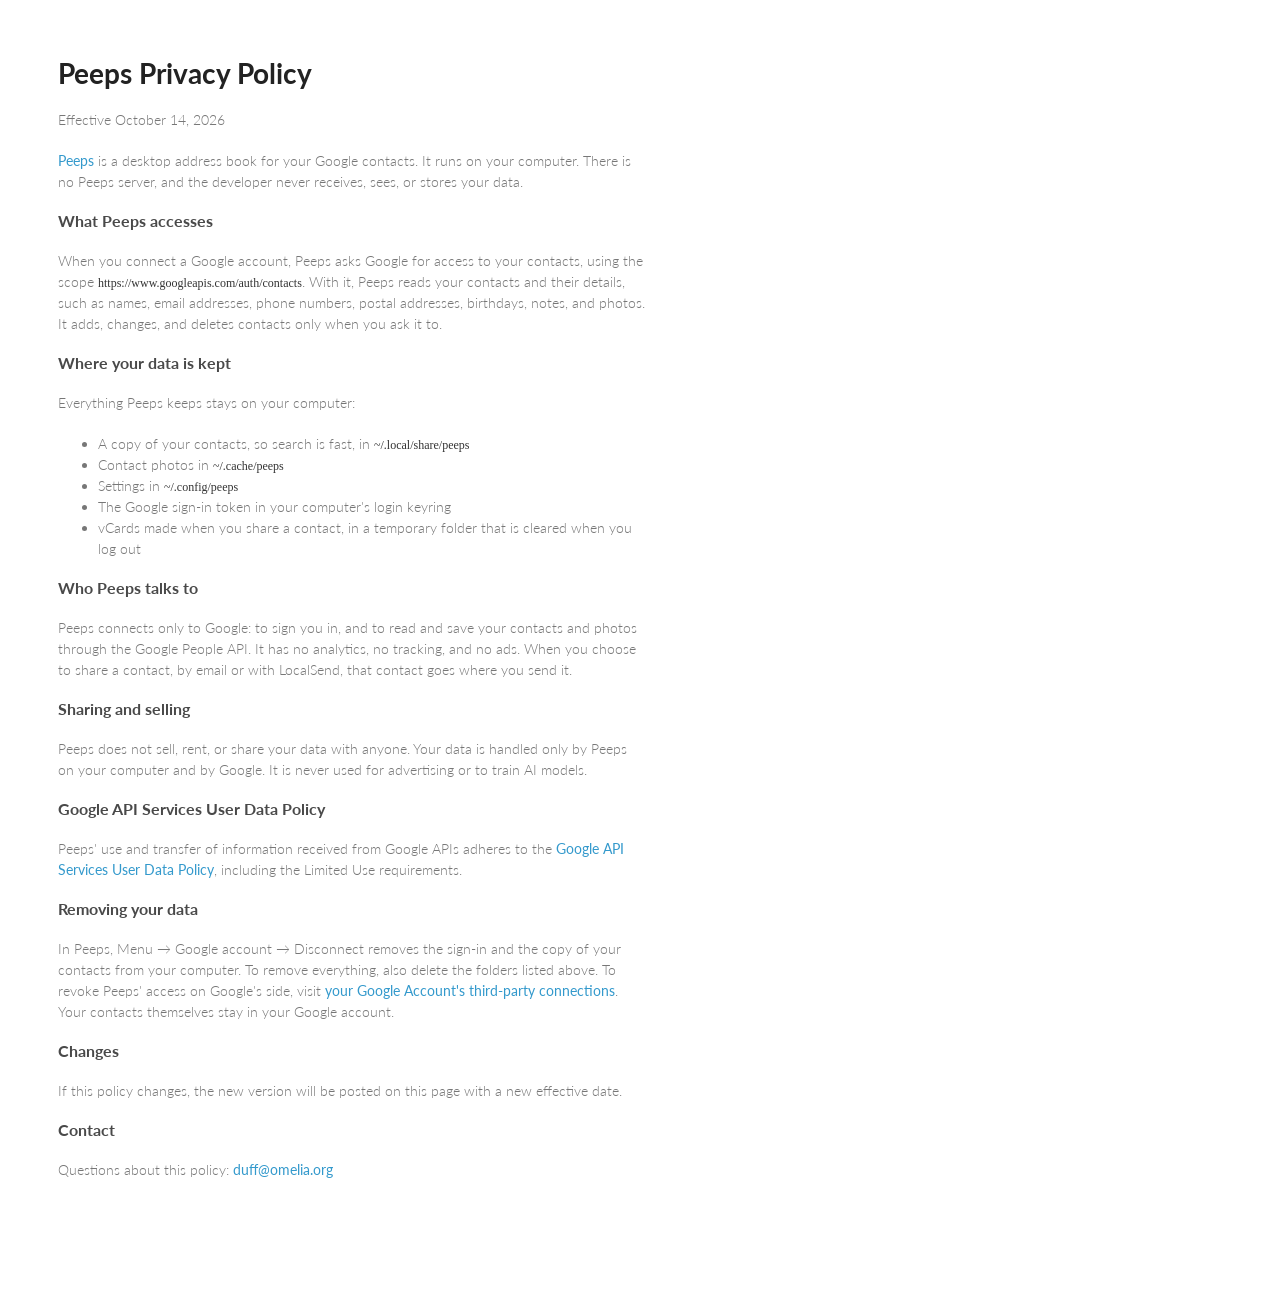
==== peeps/privacy.html @ 3242945d "Add the Peeps home page and privacy policy" ====
<!doctype html>
<html lang="en">
  <head>
    <meta charset="utf-8">
    <meta name="viewport" content="width=device-width, initial-scale=1">
    <title>Peeps Privacy Policy</title>
    <link rel="stylesheet" href="/stylesheets/styles.css">
  </head>
  <body>
    <section>
      <div style="max-width:42em">
        <h1>Peeps Privacy Policy</h1>
        <p>Effective October 14, 2026</p>

        <p>
          <a href="https://omelia.org/peeps">Peeps</a> is a desktop address book for your Google contacts.
          It runs on your computer. There is no Peeps server, and the developer never receives, sees, or
          stores your data.
        </p>

        <h3>What Peeps accesses</h3>
        <p>
          When you connect a Google account, Peeps asks Google for access to your contacts, using the scope
          <code>https://www.googleapis.com/auth/contacts</code>. With it, Peeps reads your contacts and their
          details, such as names, email addresses, phone numbers, postal addresses, birthdays, notes, and
          photos. It adds, changes, and deletes contacts only when you ask it to.
        </p>

        <h3>Where your data is kept</h3>
        <p>Everything Peeps keeps stays on your computer:</p>
        <ul>
          <li>A copy of your contacts, so search is fast, in <code>~/.local/share/peeps</code></li>
          <li>Contact photos in <code>~/.cache/peeps</code></li>
          <li>Settings in <code>~/.config/peeps</code></li>
          <li>The Google sign-in token in your computer's login keyring</li>
          <li>vCards made when you share a contact, in a temporary folder that is cleared when you log out</li>
        </ul>

        <h3>Who Peeps talks to</h3>
        <p>
          Peeps connects only to Google: to sign you in, and to read and save your contacts and photos
          through the Google People API. It has no analytics, no tracking, and no ads. When you choose to
          share a contact, by email or with LocalSend, that contact goes where you send it.
        </p>

        <h3>Sharing and selling</h3>
        <p>
          Peeps does not sell, rent, or share your data with anyone. Your data is handled only by Peeps on
          your computer and by Google. It is never used for advertising or to train AI models.
        </p>

        <h3>Google API Services User Data Policy</h3>
        <p>
          Peeps' use and transfer of information received from Google APIs adheres to the
          <a href="https://developers.google.com/terms/api-services-user-data-policy">Google API Services
          User Data Policy</a>, including the Limited Use requirements.
        </p>

        <h3>Removing your data</h3>
        <p>
          In Peeps, Menu &rarr; Google account &rarr; Disconnect removes the sign-in and the copy of your
          contacts from your computer. To remove everything, also delete the folders listed above. To revoke
          Peeps' access on Google's side, visit
          <a href="https://myaccount.google.com/permissions">your Google Account's third-party connections</a>.
          Your contacts themselves stay in your Google account.
        </p>

        <h3>Changes</h3>
        <p>If this policy changes, the new version will be posted on this page with a new effective date.</p>

        <h3>Contact</h3>
        <p>Questions about this policy: <a href="mailto:duff@omelia.org">duff@omelia.org</a></p>
      </div>
    </section>
  </body>
</html>
---- stylesheets/styles.css ----
@import url(https://fonts.googleapis.com/css?family=Lato:300italic,700italic,300,700);

body {
  padding:50px;
  font:14px/1.5 Lato, "Helvetica Neue", Helvetica, Arial, sans-serif;
  color:#777;
  font-weight:300;
}

h1, h2, h3, h4, h5, h6 {
  color:#222;
  margin:0 0 20px;
}

p, ul, ol, table, pre, dl {
  margin:0 0 20px;
}

h1, h2, h3 {
  line-height:1.1;
}

h1 {
  font-size:28px;
}

h2 {
  color:#393939;
}

h3, h4, h5, h6 {
  color:#494949;
}

a {
  color:#39c;
  font-weight:400;
  text-decoration:none;
}

a small {
  font-size:11px;
  color:#777;
  margin-top:-0.6em;
  display:block;
}

.wrapper {
  width:860px;
  margin:0 auto;
}

blockquote {
  border-left:1px solid #e5e5e5;
  margin:0;
  padding:0 0 0 20px;
  font-style:italic;
}

code, pre {
  font-family:Monaco, Bitstream Vera Sans Mono, Lucida Console, Terminal;
  color:#333;
  font-size:12px;
}

pre {
  padding:8px 15px;
  background: #f8f8f8;
  border-radius:5px;
  border:1px solid #e5e5e5;
  overflow-x: auto;
}

table {
  width:100%;
  border-collapse:collapse;
}

th, td {
  text-align:left;
  padding:5px 10px;
  border-bottom:1px solid #e5e5e5;
}

dt {
  color:#444;
  font-weight:700;
}

th {
  color:#444;
}

img {
  max-width:100%;
}

header {
  width:270px;
  float:left;
  position:fixed;
}

header ul {
  list-style:none;
  height:40px;

  padding:0;

  background: #eee;
  background: -moz-linear-gradient(top, #f8f8f8 0%, #dddddd 100%);
  background: -webkit-gradient(linear, left top, left bottom, color-stop(0%,#f8f8f8), color-stop(100%,#dddddd));
  background: -webkit-linear-gradient(top, #f8f8f8 0%,#dddddd 100%);
  background: -o-linear-gradient(top, #f8f8f8 0%,#dddddd 100%);
  background: -ms-linear-gradient(top, #f8f8f8 0%,#dddddd 100%);
  background: linear-gradient(top, #f8f8f8 0%,#dddddd 100%);

  border-radius:5px;
  border:1px solid #d2d2d2;
  box-shadow:inset #fff 0 1px 0, inset rgba(0,0,0,0.03) 0 -1px 0;
  width:270px;
}

header li {
  width:89px;
  float:left;
  border-right:1px solid #d2d2d2;
  height:40px;
}

header ul a {
  line-height:1;
  font-size:11px;
  color:#999;
  display:block;
  text-align:center;
  padding-top:6px;
  height:40px;
}

strong {
  color:#222;
  font-weight:700;
}

header ul li + li {
  width:88px;
  border-left:1px solid #fff;
}

header ul li + li + li {
  border-right:none;
  width:89px;
}

header ul a strong {
  font-size:14px;
  display:block;
  color:#222;
}

section {
  width:1024px;
  padding-bottom:50px;
}

small {
  font-size:11px;
}

hr {
  border:0;
  background:#e5e5e5;
  height:1px;
  margin:0 0 20px;
}

footer {
  width:270px;
  float:left;
  position:fixed;
  bottom:50px;
}

@media print, screen and (max-width: 960px) {

  div.wrapper {
    width:auto;
    margin:0;
  }

  header, section, footer {
    float:none;
    position:static;
    width:auto;
  }

  header {
    padding-right:320px;
  }

  section {
    padding:20px 0;
    margin:0 0 20px;
  }

  header a small {
    display:inline;
  }

  header ul {
    position:absolute;
    right:50px;
    top:52px;
  }
}

@media print, screen and (max-width: 720px) {
  body {
    word-wrap:break-word;
  }

  header {
    padding:0;
  }

  header ul, header p.view {
    position:static;
  }

  pre, code {
    word-wrap:normal;
  }
}

@media print, screen and (max-width: 480px) {
  body {
    padding:15px;
  }

  header ul {
    display:none;
  }
}

@media print {
  body {
    padding:0.4in;
    font-size:12pt;
    color:#444;
  }
}
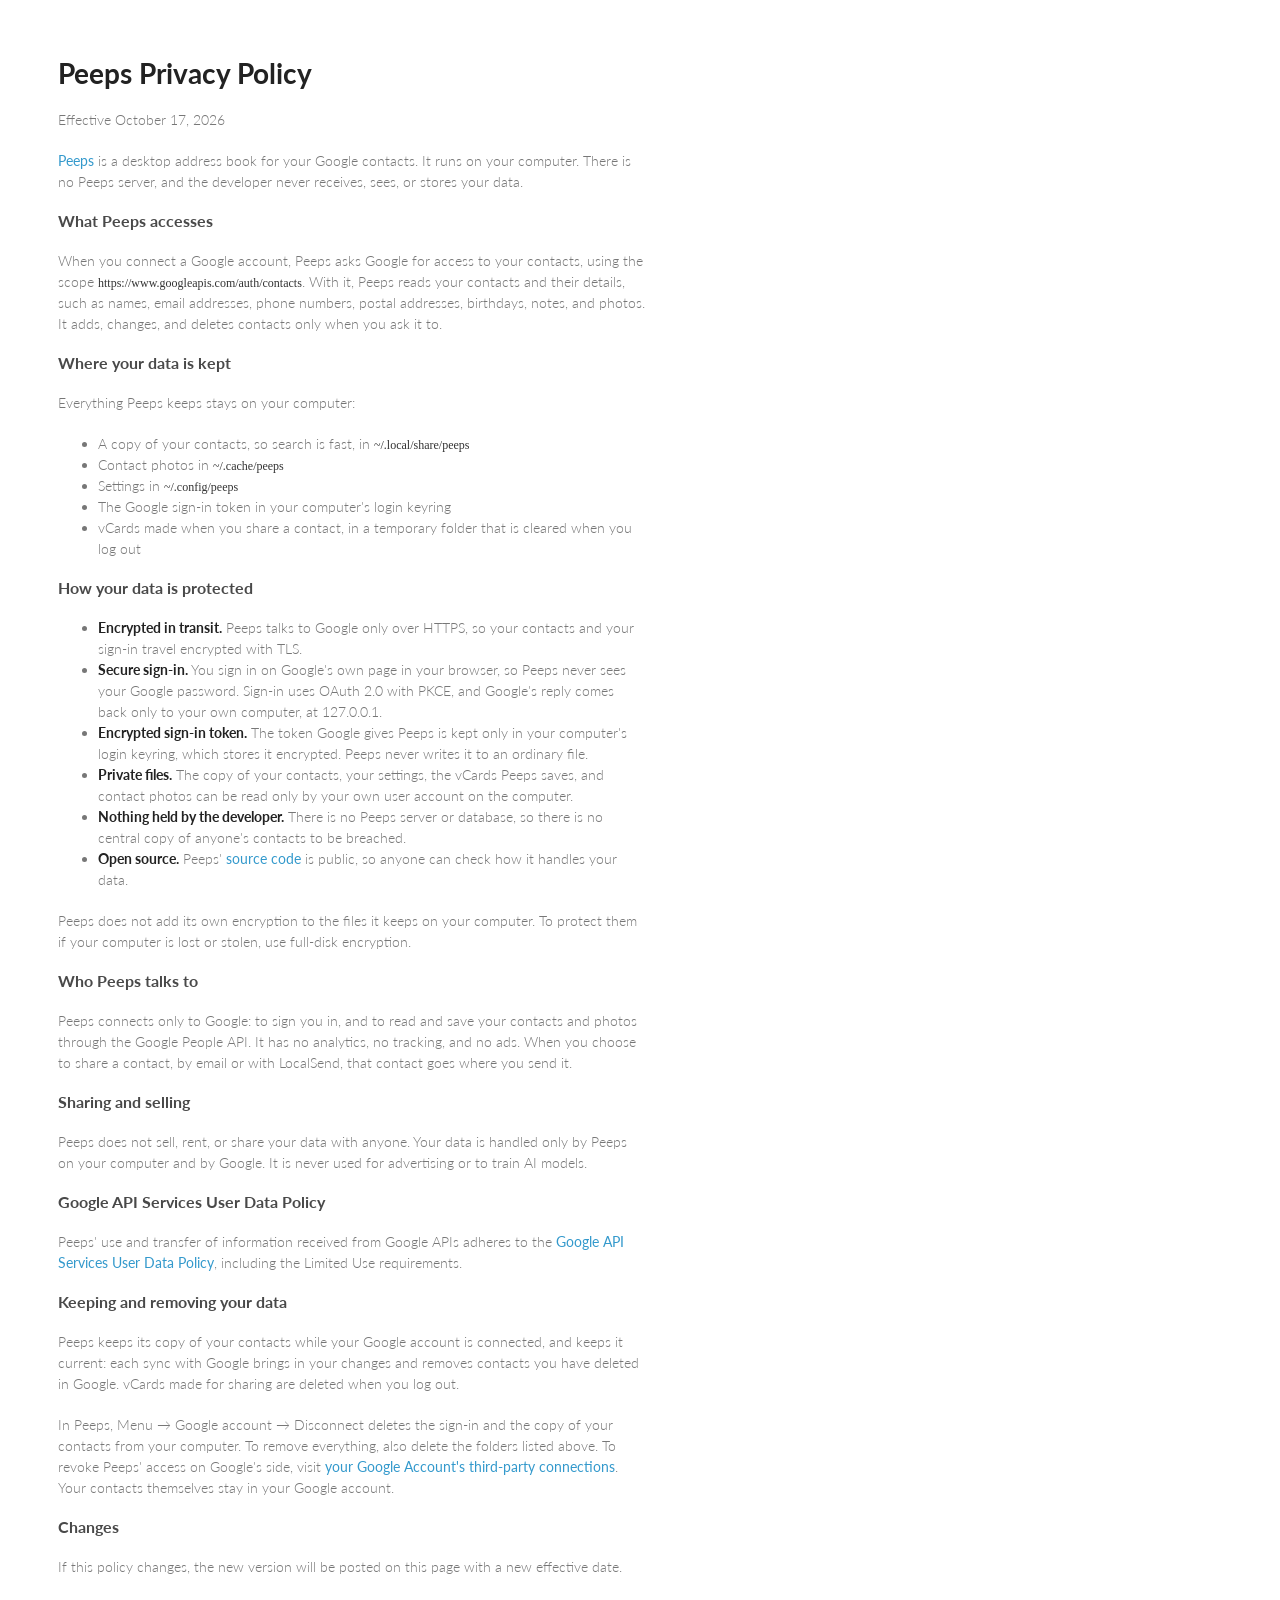
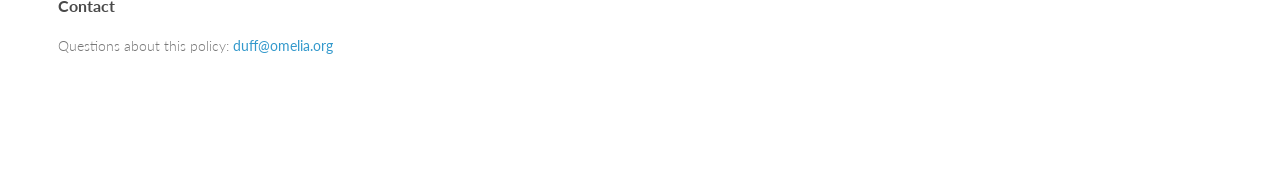
==== commit 827a127d: "Say how Peeps protects data and how long it keeps it" ====
--- a/peeps/privacy.html
+++ b/peeps/privacy.html
@@ -10,7 +10,7 @@
     <section>
       <div style="max-width:42em">
         <h1>Peeps Privacy Policy</h1>
-        <p>Effective October 14, 2026</p>
+        <p>Effective October 17, 2026</p>
 
         <p>
           <a href="https://omelia.org/peeps">Peeps</a> is a desktop address book for your Google contacts.
@@ -36,6 +36,39 @@
           <li>vCards made when you share a contact, in a temporary folder that is cleared when you log out</li>
         </ul>
 
+        <h3>How your data is protected</h3>
+        <ul>
+          <li>
+            <strong>Encrypted in transit.</strong> Peeps talks to Google only over HTTPS, so your contacts and
+            your sign-in travel encrypted with TLS.
+          </li>
+          <li>
+            <strong>Secure sign-in.</strong> You sign in on Google's own page in your browser, so Peeps never
+            sees your Google password. Sign-in uses OAuth 2.0 with PKCE, and Google's reply comes back only to
+            your own computer, at 127.0.0.1.
+          </li>
+          <li>
+            <strong>Encrypted sign-in token.</strong> The token Google gives Peeps is kept only in your
+            computer's login keyring, which stores it encrypted. Peeps never writes it to an ordinary file.
+          </li>
+          <li>
+            <strong>Private files.</strong> The copy of your contacts, your settings, the vCards Peeps saves,
+            and contact photos can be read only by your own user account on the computer.
+          </li>
+          <li>
+            <strong>Nothing held by the developer.</strong> There is no Peeps server or database, so there is
+            no central copy of anyone's contacts to be breached.
+          </li>
+          <li>
+            <strong>Open source.</strong> Peeps' <a href="https://github.com/duff/peeps">source code</a> is
+            public, so anyone can check how it handles your data.
+          </li>
+        </ul>
+        <p>
+          Peeps does not add its own encryption to the files it keeps on your computer. To protect them if
+          your computer is lost or stolen, use full-disk encryption.
+        </p>
+
         <h3>Who Peeps talks to</h3>
         <p>
           Peeps connects only to Google: to sign you in, and to read and save your contacts and photos
@@ -56,9 +89,14 @@
           User Data Policy</a>, including the Limited Use requirements.
         </p>
 
-        <h3>Removing your data</h3>
+        <h3>Keeping and removing your data</h3>
         <p>
-          In Peeps, Menu &rarr; Google account &rarr; Disconnect removes the sign-in and the copy of your
+          Peeps keeps its copy of your contacts while your Google account is connected, and keeps it current:
+          each sync with Google brings in your changes and removes contacts you have deleted in Google. vCards
+          made for sharing are deleted when you log out.
+        </p>
+        <p>
+          In Peeps, Menu &rarr; Google account &rarr; Disconnect deletes the sign-in and the copy of your
           contacts from your computer. To remove everything, also delete the folders listed above. To revoke
           Peeps' access on Google's side, visit
           <a href="https://myaccount.google.com/permissions">your Google Account's third-party connections</a>.
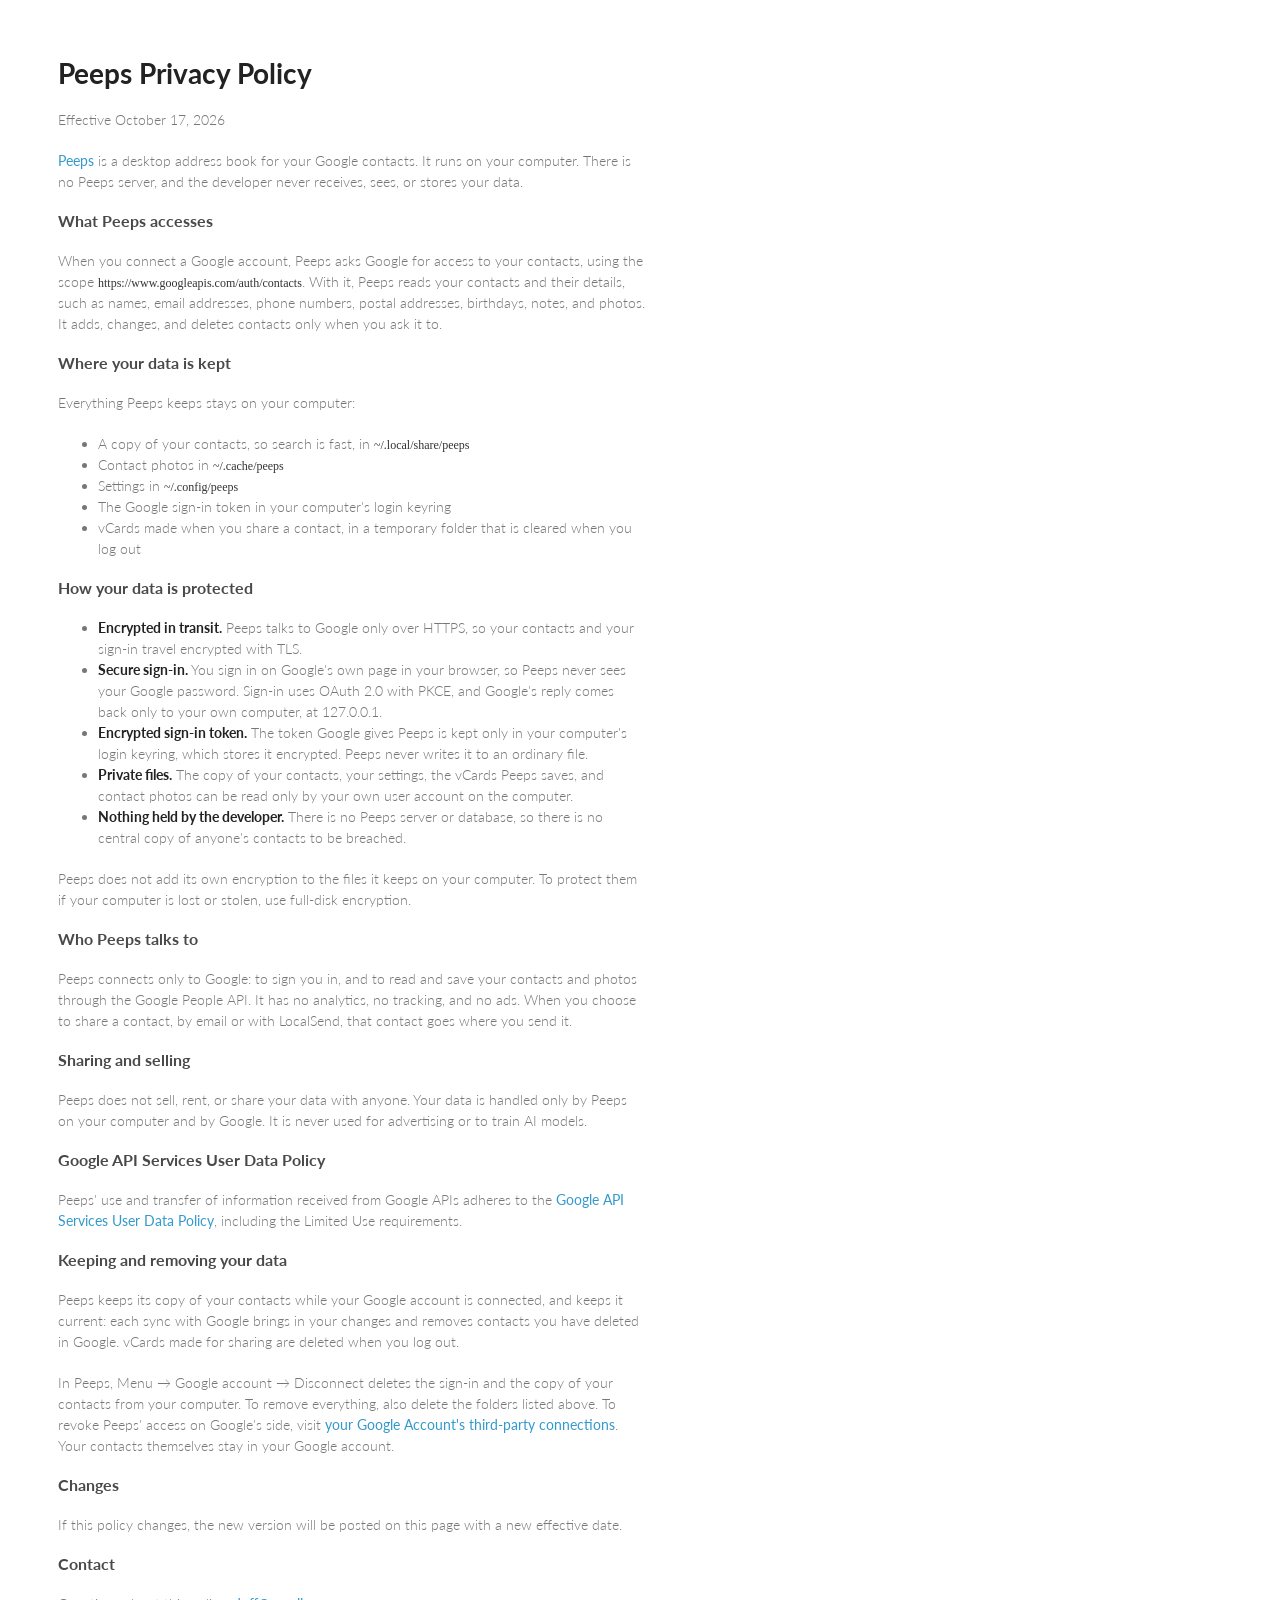
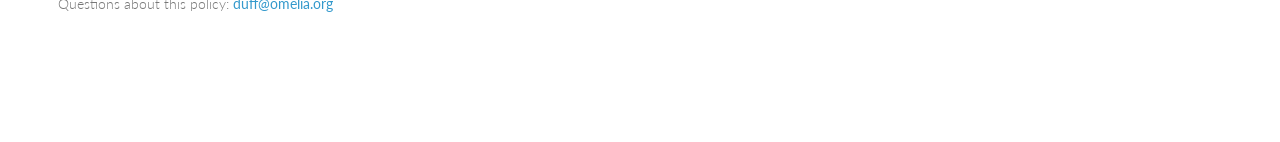
==== commit 797ec6d7: "Stop calling Peeps open source The Peeps repo is now private, so the privacy policy's link to its so" ====
--- a/peeps/privacy.html
+++ b/peeps/privacy.html
@@ -59,10 +59,6 @@
             <strong>Nothing held by the developer.</strong> There is no Peeps server or database, so there is
             no central copy of anyone's contacts to be breached.
           </li>
-          <li>
-            <strong>Open source.</strong> Peeps' <a href="https://github.com/duff/peeps">source code</a> is
-            public, so anyone can check how it handles your data.
-          </li>
         </ul>
         <p>
           Peeps does not add its own encryption to the files it keeps on your computer. To protect them if
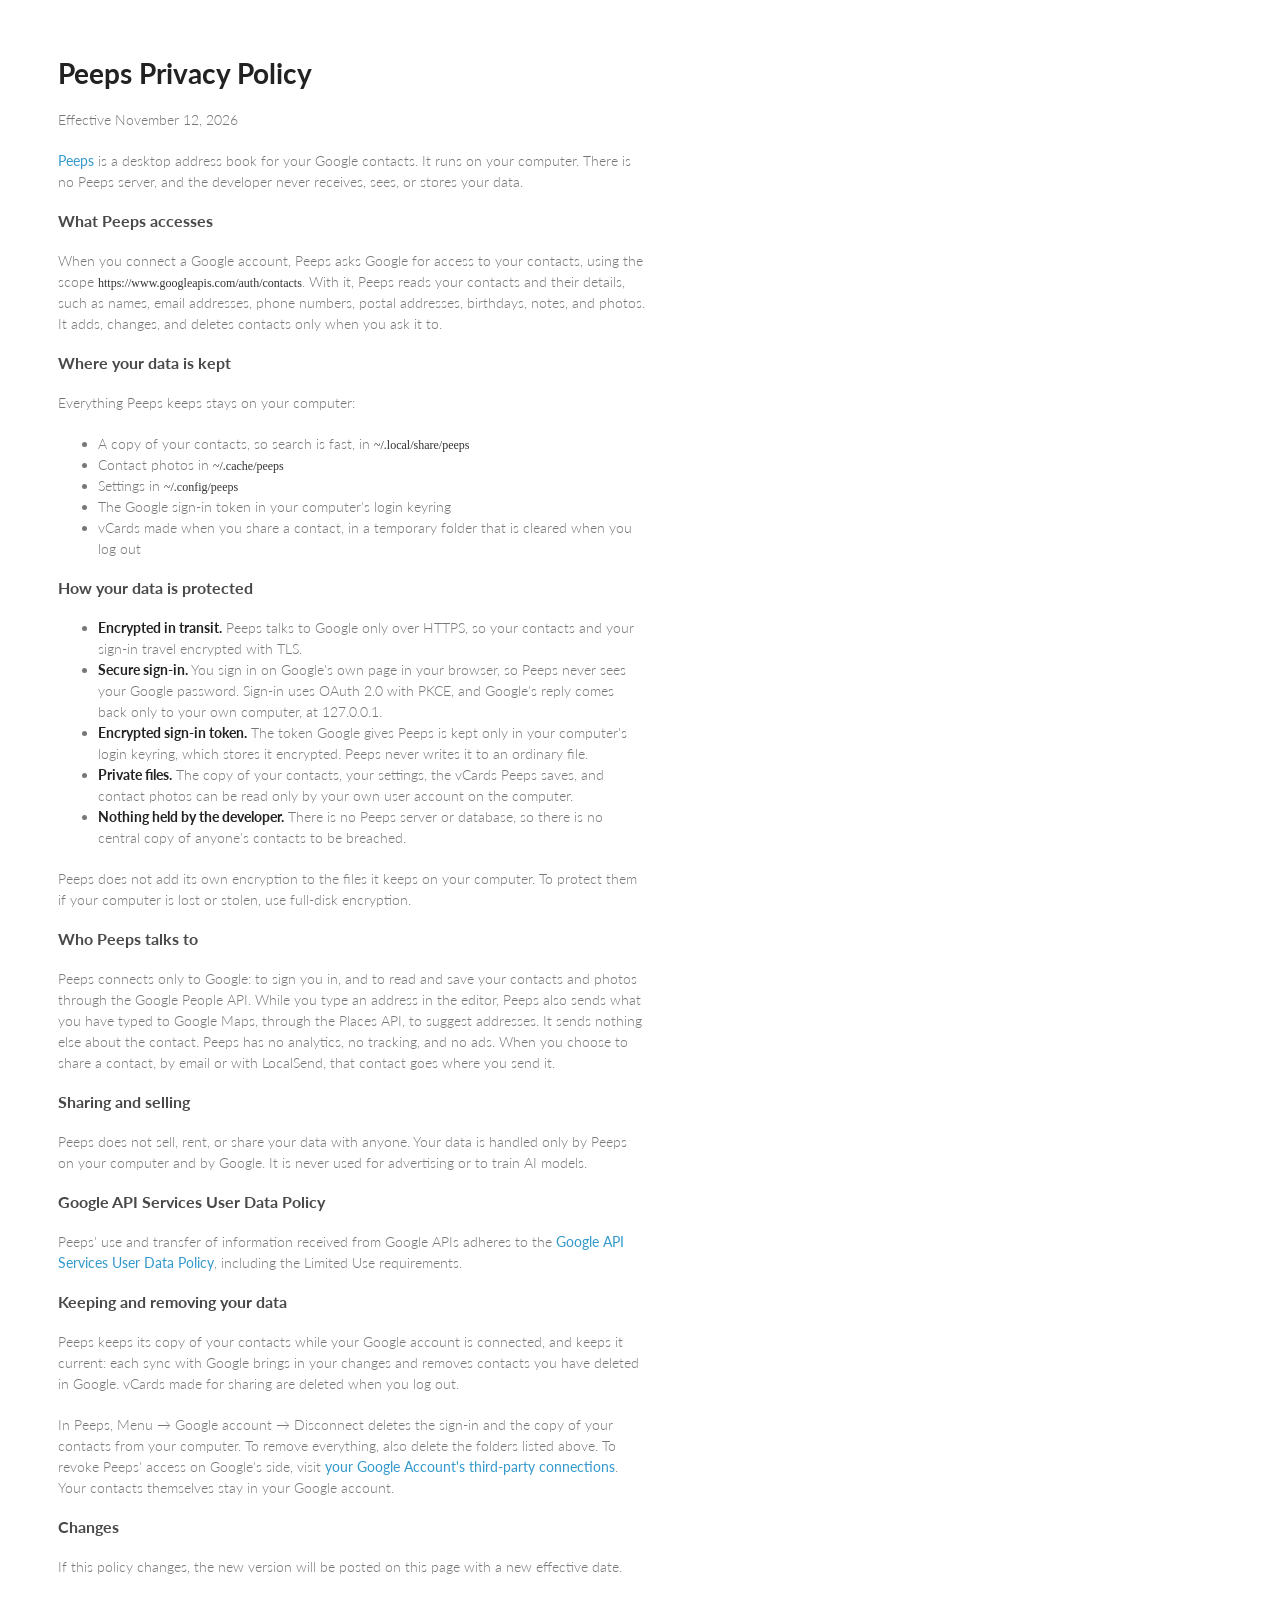
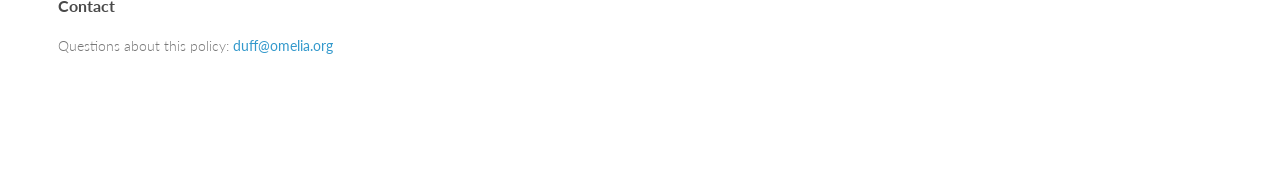
==== commit 6a83ddf8: "Say Peeps sends typed addresses to Google Maps Peeps now suggests addresses as you type, through the" ====
--- a/peeps/privacy.html
+++ b/peeps/privacy.html
@@ -10,7 +10,7 @@
     <section>
       <div style="max-width:42em">
         <h1>Peeps Privacy Policy</h1>
-        <p>Effective October 17, 2026</p>
+        <p>Effective November 12, 2026</p>
 
         <p>
           <a href="https://omelia.org/peeps">Peeps</a> is a desktop address book for your Google contacts.
@@ -68,7 +68,9 @@
         <h3>Who Peeps talks to</h3>
         <p>
           Peeps connects only to Google: to sign you in, and to read and save your contacts and photos
-          through the Google People API. It has no analytics, no tracking, and no ads. When you choose to
+          through the Google People API. While you type an address in the editor, Peeps also sends what you
+          have typed to Google Maps, through the Places API, to suggest addresses. It sends nothing else about
+          the contact. Peeps has no analytics, no tracking, and no ads. When you choose to
           share a contact, by email or with LocalSend, that contact goes where you send it.
         </p>
 
